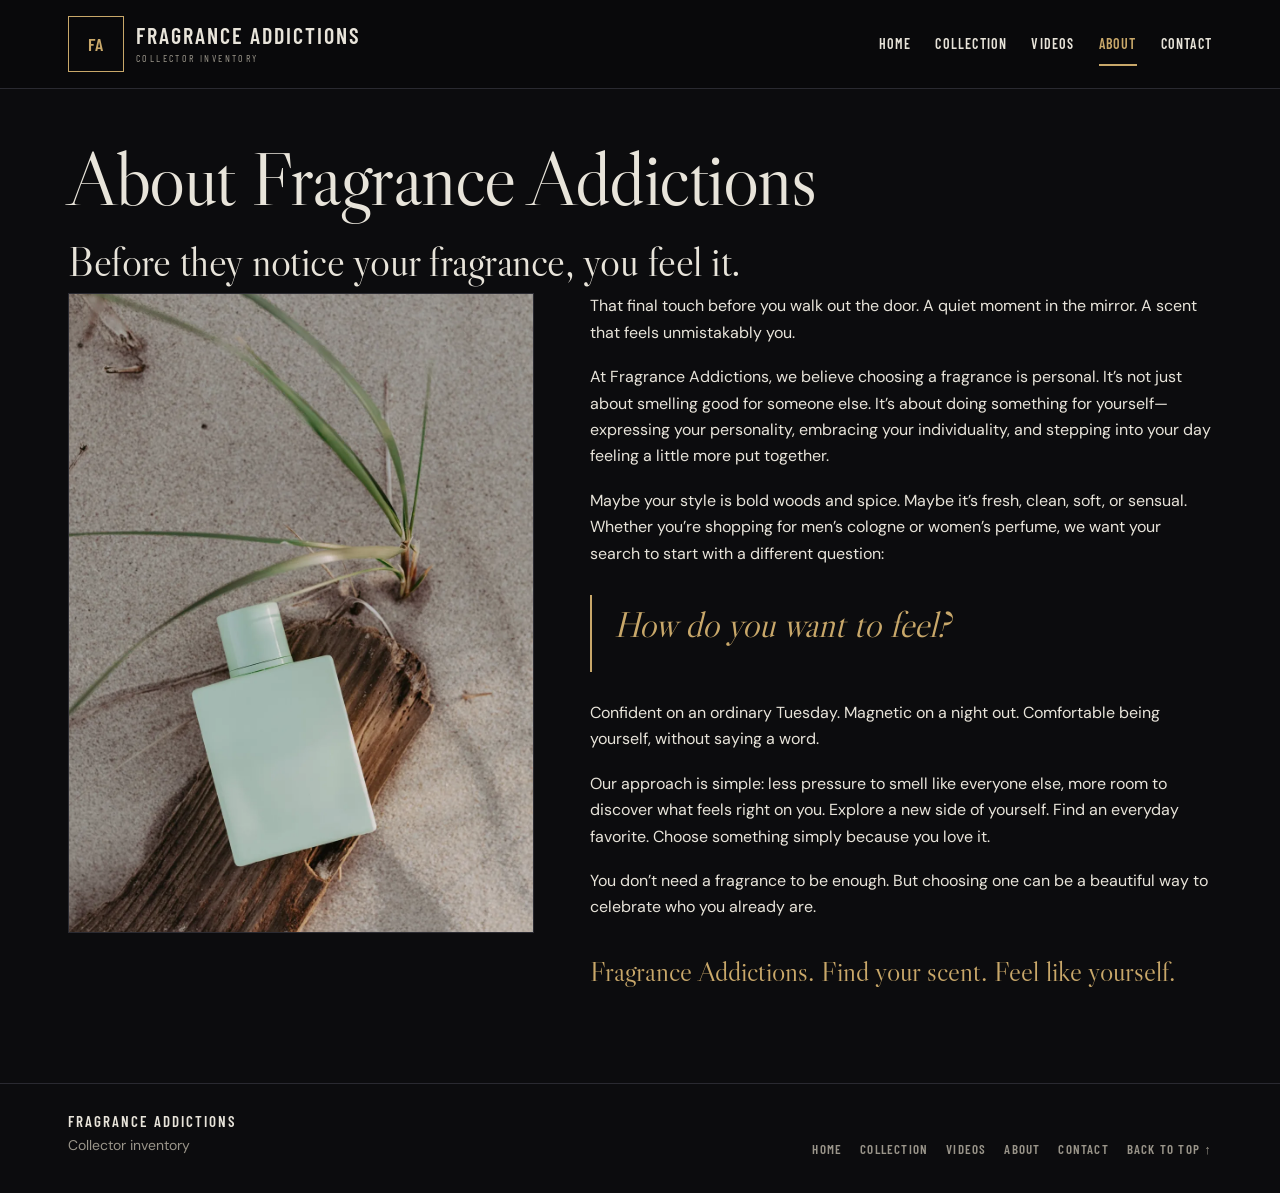
==== about.html @ 81ecefb5 "Fragrance Addictions website: home, collection, videos, about, contact" ====
<!DOCTYPE html>
<html lang="en" id="top">
<head>
  <meta charset="utf-8">
  <meta name="viewport" content="width=device-width, initial-scale=1">
  <title>About | Fragrance Addictions</title>
  <meta name="description" content="About Fragrance Addictions">
  <link rel="stylesheet" href="css/site.css">
  <script src="js/inventory.js" defer></script>
  <script src="js/site.js" defer></script>
  <style>
  .about-layout { display: grid; grid-template-columns: 1fr; gap: 28px; align-items: start; }
  .about-head { padding-bottom: 8px; }
  .about-head h1 { margin-bottom: 18px; }
  .about-head .about-lede { margin-bottom: 0; }
  .about-prose { max-width: 680px; }
  .about-lede {
    font-family: var(--serif-display);
    font-size: clamp(28px, 7vw, 42px);
    line-height: 1.15;
    letter-spacing: -0.5px;
    margin: 0 0 28px;
    color: var(--text);
  }
  .about-pull {
    margin: 28px 0;
    padding: 8px 0 8px 22px;
    border-left: 2px solid var(--gold);
  }
  .about-pull p {
    font-family: var(--serif-display);
    font-size: clamp(26px, 6vw, 36px);
    line-height: 1.2;
    font-style: italic;
    color: var(--gold);
    margin: 0;
  }
  .about-signoff {
    font-family: var(--serif-display);
    font-size: clamp(22px, 5vw, 28px);
    line-height: 1.3;
    color: var(--gold);
    margin: 32px 0 0;
  }
  .about-prose p { margin-bottom: 18px; }
  @media (min-width: 760px) {
    .about-layout { grid-template-columns: 0.9fr 1.2fr; gap: 56px; }
    .about-layout .photo-frame img { max-height: 640px; }
  }

  </style>
</head>
<body data-page="about">
  <a class="skip" href="#main">Skip to content</a>
  <header class="site-header">
    <div class="wrap header-inner">
      <a class="brand" href="index.html">
        <span class="brand-mark" aria-hidden="true">FA</span>
        <span>
          <b>FRAGRANCE ADDICTIONS</b>
          <small>COLLECTOR INVENTORY</small>
        </span>
      </a>
      <button class="menu-toggle" aria-controls="main-nav" aria-expanded="false">MENU ☰</button>
      <nav class="nav" id="main-nav" aria-label="Main navigation">
        <a href="index.html">Home</a>
        <a href="collection.html">Collection</a>
        <a href="videos.html">Videos</a>
        <a href="about.html" aria-current="page">About</a>
        <a href="contact.html">Contact</a>
      </nav>
    </div>
  </header>
  <main id="main">
    <section class="page-head about-head">
      <div class="wrap">
        <h1>About Fragrance Addictions</h1>
        <p class="about-lede">Before they notice your fragrance, you feel it.</p>
      </div>
    </section>
    <section class="section" style="padding-top:0">
      <div class="wrap about-layout">
        <div class="photo-frame">
          <img src="images/bottle-sand-driftwood.webp" alt="" width="1066" height="1600">
        </div>
        <div class="about-prose">
        <p>That final touch before you walk out the door. A quiet moment in the mirror. A scent that feels unmistakably you.</p>
        <p>At Fragrance Addictions, we believe choosing a fragrance is personal. It’s not just about smelling good for someone else. It’s about doing something for yourself—expressing your personality, embracing your individuality, and stepping into your day feeling a little more put together.</p>
        <p>Maybe your style is bold woods and spice. Maybe it’s fresh, clean, soft, or sensual. Whether you’re shopping for men’s cologne or women’s perfume, we want your search to start with a different question:</p>
          <blockquote class="about-pull">
            <p>How do you want to feel?</p>
          </blockquote>
        <p>Confident on an ordinary Tuesday. Magnetic on a night out. Comfortable being yourself, without saying a word.</p>
        <p>Our approach is simple: less pressure to smell like everyone else, more room to discover what feels right on you. Explore a new side of yourself. Find an everyday favorite. Choose something simply because you love it.</p>
        <p>You don’t need a fragrance to be enough. But choosing one can be a beautiful way to celebrate who you already are.</p>
        <p class="about-signoff">Fragrance Addictions. Find your scent. Feel like yourself.</p>
        </div>
      </div>
    </section>
  </main>
  <footer>
    <div class="wrap">
      <div class="footer-brand">
        <strong>Fragrance Addictions</strong>
        Collector inventory
      </div>
      <div class="footer-nav">
        <a href="index.html">Home</a>
        <a href="collection.html">Collection</a>
        <a href="videos.html">Videos</a>
        <a href="about.html">About</a>
        <a href="contact.html">Contact</a>
        <a href="#top">Back to top ↑</a>
      </div>
    </div>
  </footer>
</body>
</html>
---- css/site.css ----
@import url("https://fonts.googleapis.com/css2?family=Barlow+Condensed:wght@500;600;700&family=DM+Sans:ital,wght@0,400;0,500;0,600;0,700;1,400&family=Libre+Caslon+Display&family=Libre+Caslon+Text:ital,wght@0,400;0,700;1,400&display=swap");

:root {
  --bg: #0c0c0e;
  --panel: #141417;
  --panel2: #1b1b1f;
  --line: #2a2a31;
  --gold: #c9a86a;
  --gold-dim: #8a744d;
  --gold-soft: #e8d7b0;
  --text: #e8e4da;
  --muted: #9a958a;
  --red: #c05353;
  --green: #6fae7f;
  --ink-on-gold: #141417;
  --serif-display: "Libre Caslon Display", "Libre Caslon Text", Georgia, serif;
  --serif: "Libre Caslon Text", Georgia, serif;
  --sans: "DM Sans", Arial, sans-serif;
  --label: "Barlow Condensed", Arial, sans-serif;
  --header-h: 88px;
}

* { box-sizing: border-box; }
html { scroll-behavior: smooth; }
body {
  margin: 0;
  background: var(--bg);
  color: var(--text);
  font: 16px/1.65 var(--sans);
}
a { color: inherit; text-underline-offset: 5px; }
button, input { font: inherit; }
button, a { touch-action: manipulation; }
img { max-width: 100%; display: block; }
h1, h2, h3, p { margin-top: 0; }
h1, h2, h3 {
  font-family: var(--serif-display);
  font-weight: 400;
  line-height: 1.08;
}
h1 { font-size: clamp(42px, 11vw, 88px); letter-spacing: -1.5px; margin-bottom: 22px; }
h2 { font-size: clamp(30px, 6vw, 56px); letter-spacing: -0.5px; margin-bottom: 16px; }
h3 { font-size: 28px; margin-bottom: 12px; }
p { margin-bottom: 18px; }

.wrap { max-width: 1240px; margin: auto; padding-inline: 22px; }
.eyebrow {
  font: 600 12px/1.3 var(--label);
  text-transform: uppercase;
  letter-spacing: 3px;
  margin-bottom: 16px;
  color: var(--gold);
}
.muted { color: var(--muted); }
.skip {
  position: absolute;
  top: -80px;
  left: 15px;
  background: var(--gold);
  color: var(--ink-on-gold);
  z-index: 20;
  padding: 12px 16px;
  font: 600 13px var(--label);
  letter-spacing: 1px;
  text-decoration: none;
}
.skip:focus { top: 10px; }
:focus-visible { outline: 3px solid var(--gold); outline-offset: 4px; }

/* Header — Outdoor Outlaws structure, dark/gold retheme */
.site-header {
  background: #09090b;
  color: var(--text);
  border-bottom: 1px solid var(--line);
}
.header-inner {
  display: flex;
  align-items: center;
  justify-content: space-between;
  gap: 16px;
  min-height: var(--header-h);
  padding-block: 10px;
}
.brand {
  display: flex;
  align-items: center;
  gap: 12px;
  text-decoration: none;
  flex-shrink: 0;
}
.brand-mark {
  width: 48px;
  height: 48px;
  border: 1px solid var(--gold);
  display: grid;
  place-items: center;
  font: 600 16px/1 var(--label);
  letter-spacing: 1px;
  color: var(--gold);
  flex-shrink: 0;
}
.brand b {
  font: 600 18px/1 var(--label);
  letter-spacing: 2px;
  display: block;
}
.brand small {
  display: block;
  font: 10px var(--label);
  letter-spacing: 2.4px;
  margin-top: 6px;
  color: var(--muted);
}
.nav { display: flex; gap: 22px; align-items: center; }
.nav a {
  font: 600 14px var(--label);
  letter-spacing: 1.2px;
  text-transform: uppercase;
  text-decoration: none;
  padding: 12px 0;
  border-bottom: 2px solid transparent;
}
.nav a[aria-current="page"] { color: var(--gold); border-color: var(--gold); }
.nav a:hover { color: var(--gold); }
.menu-toggle {
  display: none;
  background: transparent;
  border: 1px solid var(--gold-dim);
  color: var(--text);
  padding: 9px 13px;
  font-family: var(--label);
  letter-spacing: 1px;
  cursor: pointer;
}

.button {
  display: inline-flex;
  align-items: center;
  justify-content: center;
  gap: 14px;
  padding: 14px 22px;
  background: var(--gold);
  color: var(--ink-on-gold);
  font: 600 14px var(--label);
  text-transform: uppercase;
  letter-spacing: 1.5px;
  text-decoration: none;
  border: 1px solid var(--gold);
  cursor: pointer;
  min-height: 48px;
}
.button:hover { background: var(--gold-soft); border-color: var(--gold-soft); }
.button.light { background: var(--text); border-color: var(--text); color: var(--ink-on-gold); }
.button.outline {
  background: transparent;
  border-color: var(--gold);
  color: var(--gold);
}
.button.outline:hover { background: var(--gold); color: var(--ink-on-gold); }
.actions { display: flex; gap: 12px; flex-wrap: wrap; align-items: center; }
.text-link {
  color: var(--gold);
  font: 600 14px var(--label);
  letter-spacing: 1.2px;
  text-transform: uppercase;
  text-decoration: none;
}
.text-link:hover { text-decoration: underline; }

/* Hero */
.hero {
  color: var(--text);
  background: #09090b;
  position: relative;
  overflow: hidden;
}
.hero::before {
  content: "";
  position: absolute;
  inset: 0;
  background:
    linear-gradient(90deg, #0c0c0ef5 0%, #0c0c0ee8 42%, #0c0c0e55 100%),
    url("../images/hero-bottle-dark.webp") center 40% / cover no-repeat;
  opacity: 0.95;
}
.hero .wrap {
  position: relative;
  padding-top: 48px;
  padding-bottom: 48px;
  display: grid;
  grid-template-columns: 1fr;
  gap: 28px;
  align-items: center;
}
.hero h1 em { color: var(--gold); font-style: italic; }
.hero-copy { max-width: 540px; font-size: 16px; color: #d8d3c8; }
.hero-still {
  width: 100%;
  max-height: 320px;
  object-fit: cover;
  object-position: center 72%;
  border: 1px solid var(--gold-dim);
  box-shadow: 0 24px 40px #0008;
}

.trail-strip {
  background: #16161a;
  border-block: 1px solid var(--line);
}
.trail-strip .wrap {
  display: block;
  text-align: center;
  padding-block: 14px;
  font: 600 11px/1.8 var(--label);
  text-transform: uppercase;
  letter-spacing: 2px;
  color: var(--gold-soft);
}
.trail-strip .wrap span + span { display: none; }

.section { padding-block: 48px; }
.section.dark { background: #09090b; border-block: 1px solid var(--line); }

.intro-grid {
  display: grid;
  grid-template-columns: 1fr;
  gap: 28px;
  align-items: center;
}
.photo-frame { position: relative; }
.photo-frame img {
  width: 100%;
  height: auto;
  max-height: 420px;
  object-fit: cover;
  border: 1px solid var(--line);
}
.photo-caption {
  margin-top: 10px;
  font: 600 11px var(--label);
  letter-spacing: 2px;
  text-transform: uppercase;
  color: var(--muted);
}

.stats {
  display: grid;
  grid-template-columns: repeat(2, minmax(0, 1fr));
  gap: 10px;
}
.stat {
  background: var(--panel);
  border: 1px solid var(--line);
  border-radius: 8px;
  padding: 16px 14px;
  text-align: center;
}
.stat b {
  display: block;
  font: 400 26px/1.1 var(--serif-display);
  color: var(--gold);
}
.stat span {
  display: block;
  margin-top: 6px;
  font: 600 11px var(--label);
  letter-spacing: 1.4px;
  text-transform: uppercase;
  color: var(--muted);
}

.editorial-heading { margin-bottom: 28px; }
.editorial-heading p:last-child { margin-bottom: 0; color: var(--muted); max-width: 520px; }

.brand-directory {
  display: flex;
  flex-wrap: wrap;
  border-block: 1px solid var(--line);
}
.brand-chip {
  flex: 1 1 140px;
  min-width: 140px;
  padding: 18px 16px;
  text-decoration: none;
  border-right: 1px solid var(--line);
  border-bottom: 1px solid var(--line);
  display: flex;
  flex-direction: column;
  gap: 6px;
}
.brand-chip:hover { background: var(--panel); }
.brand-chip strong {
  font: 600 16px var(--label);
  letter-spacing: 1px;
  text-transform: uppercase;
  color: var(--gold-soft);
}
.brand-chip small { font-size: 12px; color: var(--muted); }

.explore { border-top: 1px solid var(--line); }
.explore-row {
  display: grid;
  grid-template-columns: 30px 1fr 25px;
  gap: 12px;
  padding-block: 24px;
  border-bottom: 1px solid var(--line);
  text-decoration: none;
  align-items: start;
}
.explore-row .n {
  font: 600 13px var(--label);
  letter-spacing: 1px;
  color: var(--gold);
  padding-top: 10px;
}
.explore-row h3 { font-size: 28px; margin: 0; }
.explore-row p { grid-column: 2; margin: 6px 0 0; color: var(--muted); }
.explore-row .arrow { color: var(--gold); padding-top: 10px; justify-self: end; }
.explore-row:hover h3 { color: var(--gold); }

.callout { display: grid; gap: 24px; }
.callout h2 { margin-bottom: 12px; }
.callout p { color: var(--muted); max-width: 560px; }

footer {
  border-top: 1px solid var(--line);
  padding-block: 28px 36px;
  color: var(--muted);
  font-size: 14px;
}
footer .wrap {
  display: grid;
  gap: 20px;
}
.footer-brand strong {
  display: block;
  font: 600 15px var(--label);
  letter-spacing: 2px;
  text-transform: uppercase;
  color: var(--text);
  margin-bottom: 4px;
}
.footer-nav {
  display: flex;
  flex-wrap: wrap;
  gap: 8px 18px;
}
footer a {
  font: 600 13px var(--label);
  letter-spacing: 1.2px;
  text-transform: uppercase;
  text-decoration: none;
}
footer a:hover { color: var(--gold); }

/* Collection filters + list */
.page-head { padding: 36px 0 10px; }
.page-head h1 { font-size: clamp(40px, 10vw, 76px); margin-bottom: 12px; }
.collection-hero-still {
  width: 100%;
  max-height: 220px;
  object-fit: cover;
  object-position: center 45%;
  border: 1px solid var(--line);
  margin-top: 8px;
}

.filters {
  display: flex;
  gap: 8px;
  padding: 14px 0 12px;
  overflow-x: auto;
  position: sticky;
  top: 0;
  background: var(--bg);
  z-index: 5;
  border-bottom: 1px solid var(--line);
}
.chip {
  flex: 1;
  min-width: 72px;
  background: var(--panel);
  border: 1px solid var(--line);
  color: var(--muted);
  padding: 9px 4px;
  border-radius: 20px;
  font: 600 12px var(--label);
  letter-spacing: 1px;
  text-transform: uppercase;
  cursor: pointer;
  text-align: center;
  white-space: nowrap;
}
.chip.active {
  background: var(--gold);
  color: var(--ink-on-gold);
  border-color: var(--gold);
}
#result-count {
  font: 600 11px var(--label);
  letter-spacing: 1.4px;
  text-transform: uppercase;
  color: var(--muted);
  padding: 8px 0 0;
}

#list, .filters, #result-count, .tap-hint { max-width: 740px; }
.brand-group { margin: 28px 0 0; }
.brand-group h2 {
  font-size: 14px;
  font-family: var(--label);
  letter-spacing: 3px;
  color: var(--gold);
  text-transform: uppercase;
  border-bottom: 1px solid var(--line);
  padding-bottom: 6px;
  font-weight: 600;
  margin-bottom: 0;
}
.brand-video { margin-top: 12px; max-width: 420px; }
.item {
  display: flex;
  align-items: center;
  justify-content: space-between;
  gap: 8px;
  background: var(--panel);
  border: 1px solid var(--line);
  border-radius: 10px;
  padding: 12px;
  margin-top: 8px;
  cursor: pointer;
}
.item:hover, .item:focus { background: var(--panel2); }
.item .left { flex: 1; min-width: 0; }
.item .name { font-size: 15px; }
.item .tags { margin-top: 4px; display: flex; gap: 6px; flex-wrap: wrap; }
.tag {
  font: 600 9px var(--label);
  letter-spacing: 1px;
  text-transform: uppercase;
  padding: 2px 7px;
  border-radius: 10px;
  border: 1px solid;
}
.tag.sold { color: var(--red); border-color: var(--red); }
.tag.recv { color: var(--green); border-color: var(--green); }
.tag.note { color: var(--gold); border-color: var(--gold-dim); }
.tag.demo { color: var(--gold-soft); border-color: var(--gold); }
.item .right { text-align: right; flex-shrink: 0; }
.qty { font-size: 17px; color: var(--gold); }
.qty small { font-size: 11px; color: var(--muted); }
.msrp { font-size: 12px; color: var(--muted); margin-top: 2px; }
.item.oos { opacity: 0.45; }
.oos-banner {
  font: 600 9px var(--label);
  color: var(--red);
  letter-spacing: 1px;
  text-transform: uppercase;
  margin-top: 2px;
}
.empty-filter { color: var(--muted); padding: 24px 0; }
.tap-hint {
  text-align: center;
  color: var(--muted);
  font-size: 13px;
  letter-spacing: 0.5px;
  margin: 36px 0 0;
}

/* Modal */
.overlay {
  display: none;
  position: fixed;
  inset: 0;
  background: rgba(0, 0, 0, 0.78);
  z-index: 50;
  align-items: center;
  justify-content: center;
  padding: 20px;
}
.overlay.open { display: flex; }
.card {
  background: var(--panel2);
  border: 1px solid var(--gold-dim);
  border-radius: 14px;
  max-width: 360px;
  width: 100%;
  max-height: 90vh;
  overflow-y: auto;
  padding: 18px;
  position: relative;
}
.close {
  position: absolute;
  top: 10px;
  right: 12px;
  width: 36px;
  height: 36px;
  border: none;
  border-radius: 50%;
  background: rgba(12, 12, 14, 0.78);
  color: var(--text);
  font-size: 24px;
  cursor: pointer;
  line-height: 1;
  z-index: 2;
}
.imgbox {
  border: 1px solid var(--gold-dim);
  border-radius: 10px;
  overflow: hidden;
  margin-bottom: 14px;
  background: #0a0a0c;
}
.imgbox img {
  width: 100%;
  height: 180px;
  object-fit: cover;
  object-position: center;
}
.mbrand {
  font: 600 11px var(--label);
  letter-spacing: 3px;
  color: var(--gold);
  text-transform: uppercase;
}
.mname { font-family: var(--serif-display); font-size: 21px; margin: 4px 0 12px; }
.row {
  display: flex;
  justify-content: space-between;
  gap: 12px;
  padding: 9px 0;
  border-bottom: 1px solid var(--line);
  font-size: 14px;
}
.row span:first-child { color: var(--muted); }
#mVideo { margin: 14px 0 4px; }
#mVideo[hidden], .row[hidden] { display: none !important; }

.player {
  position: relative;
  width: 100%;
  padding-bottom: 56.25%;
  background: #000;
  border-radius: 8px;
  overflow: hidden;
  border: 1px solid var(--line);
}
.player.is-short {
  padding-bottom: 177.78%;
  max-width: 260px;
  margin-inline: auto;
}
.player iframe {
  position: absolute;
  inset: 0;
  width: 100%;
  height: 100%;
  border: 0;
}


/* Featured video slots */
.featured-section { padding-top: 48px; }
.featured-grid {
  display: grid;
  gap: 16px;
  grid-template-columns: 1fr;
}
.featured-card {
  background: var(--panel);
  border: 1px solid var(--line);
  border-radius: 12px;
  padding: 20px 18px 22px;
}
.featured-card.is-placeholder {
  border-style: dashed;
  border-color: var(--gold-dim);
}
.featured-card .eyebrow { margin-bottom: 8px; }
.featured-card h3 {
  font-family: var(--serif-display);
  font-size: clamp(22px, 4.5vw, 28px);
  margin: 0 0 10px;
}
.featured-caption { margin: 0 0 14px; }
.featured-card .player { margin-top: 8px; }
.featured-placeholder {
  display: flex;
  flex-direction: column;
  align-items: flex-start;
  justify-content: center;
  min-height: 150px;
}
.play-mark {
  width: 44px;
  height: 44px;
  border: 1px solid var(--gold-dim);
  border-radius: 50%;
  display: grid;
  place-items: center;
  color: var(--gold);
  margin-bottom: 14px;
  font-size: 13px;
  letter-spacing: 0;
}

/* Videos page */
.video-empty, .placeholder-block, .video-card {
  background: var(--panel);
  border: 1px solid var(--line);
  border-radius: 12px;
  padding: 28px 22px;
}
.placeholder-block {
  border-style: dashed;
  border-color: var(--gold-dim);
}
.placeholder-block .eyebrow,
.video-empty .eyebrow { margin-bottom: 10px; }
.placeholder-note {
  display: inline-block;
  font: 600 10px var(--label);
  letter-spacing: 1.5px;
  text-transform: uppercase;
  color: var(--ink-on-gold);
  background: var(--gold);
  padding: 3px 8px;
  border-radius: 999px;
  margin-bottom: 12px;
}
#video-list { display: grid; gap: 22px; }
.video-card h2 { font-size: clamp(26px, 5vw, 36px); }

/* About / contact */
.prose { max-width: 680px; }
.prose + .prose, .placeholder-block + .placeholder-block { margin-top: 22px; }

@media (min-width: 760px) {
  .wrap { padding-inline: 48px; }
  .brand b { font-size: 22px; }
  .brand-mark { width: 56px; height: 56px; font-size: 18px; }
  .hero .wrap {
    grid-template-columns: 1.25fr 0.75fr;
    padding-top: 64px;
    padding-bottom: 64px;
    gap: 48px;
  }
  .hero::before {
    background:
      linear-gradient(90deg, #0c0c0ef5 0%, #0c0c0ee8 42%, #0c0c0e40 100%),
      url("../images/hero-bottle-dark.webp") center 40% / cover no-repeat;
  }
  .hero-still { max-height: 420px; }
  .hero-copy { font-size: 17px; }
  .trail-strip .wrap {
    display: flex;
    justify-content: space-between;
    gap: 20px;
    text-align: left;
    font-size: 13px;
    padding-block: 15px;
  }
  .trail-strip .wrap span + span { display: inline; }
  .section { padding-block: 76px; }
  .intro-grid { grid-template-columns: 1fr 1.05fr; gap: 48px; }
  .photo-frame img { max-height: 520px; }
  .stats { grid-template-columns: repeat(4, minmax(0, 1fr)); gap: 14px; }
  .stat b { font-size: 32px; }
  .explore-row {
    grid-template-columns: 50px 1fr 2fr 30px;
    gap: 20px;
    align-items: center;
    padding-block: 28px;
  }
  .explore-row h3 { font-size: 32px; }
  .explore-row p { grid-column: auto; margin: 0; }
  .callout {
    grid-template-columns: 1fr auto;
    align-items: center;
    gap: 40px;
  }
  footer .wrap {
    display: flex;
    justify-content: space-between;
    align-items: end;
    gap: 24px;
  }
  .collection-hero-still { max-height: 320px; }
  .page-head { padding-top: 48px; }
  .card { max-width: 400px; }
  #video-list { grid-template-columns: 1fr 1fr; }
  .featured-grid { grid-template-columns: 1fr 1fr; gap: 22px; }
  .featured-section { padding-top: 76px; }
}

@media (min-width: 1000px) {
  .nav { gap: 24px; }
}

@media (max-width: 759px) {
  .header-inner { flex-wrap: wrap; min-height: 72px; gap: 10px; }
  .menu-toggle { display: block; }
  .nav {
    width: 100%;
    display: flex;
    justify-content: center;
    gap: 14px;
    flex-wrap: wrap;
    padding-block: 8px;
  }
  .js .nav:not(.is-open) { display: none; }
  .nav a { font-size: 13px; }
  .actions .button { /* keep side by side if possible, stack on very narrow */ }
}

@media (max-width: 430px) {
  .brand { gap: 8px; }
  .brand-mark { width: 40px; height: 40px; font-size: 13px; }
  .brand b { font-size: 15px; letter-spacing: 1px; }
  .brand small { font-size: 8px; letter-spacing: 1.2px; }
  .menu-toggle { padding: 9px; font-size: 13px; }
  .hero h1 { font-size: 42px; letter-spacing: -1px; }
  .actions { flex-direction: column; align-items: stretch; }
  .actions .button { width: 100%; }
}

@media (prefers-reduced-motion: reduce) {
  html { scroll-behavior: auto; }
  * { transition: none !important; animation: none !important; }
}
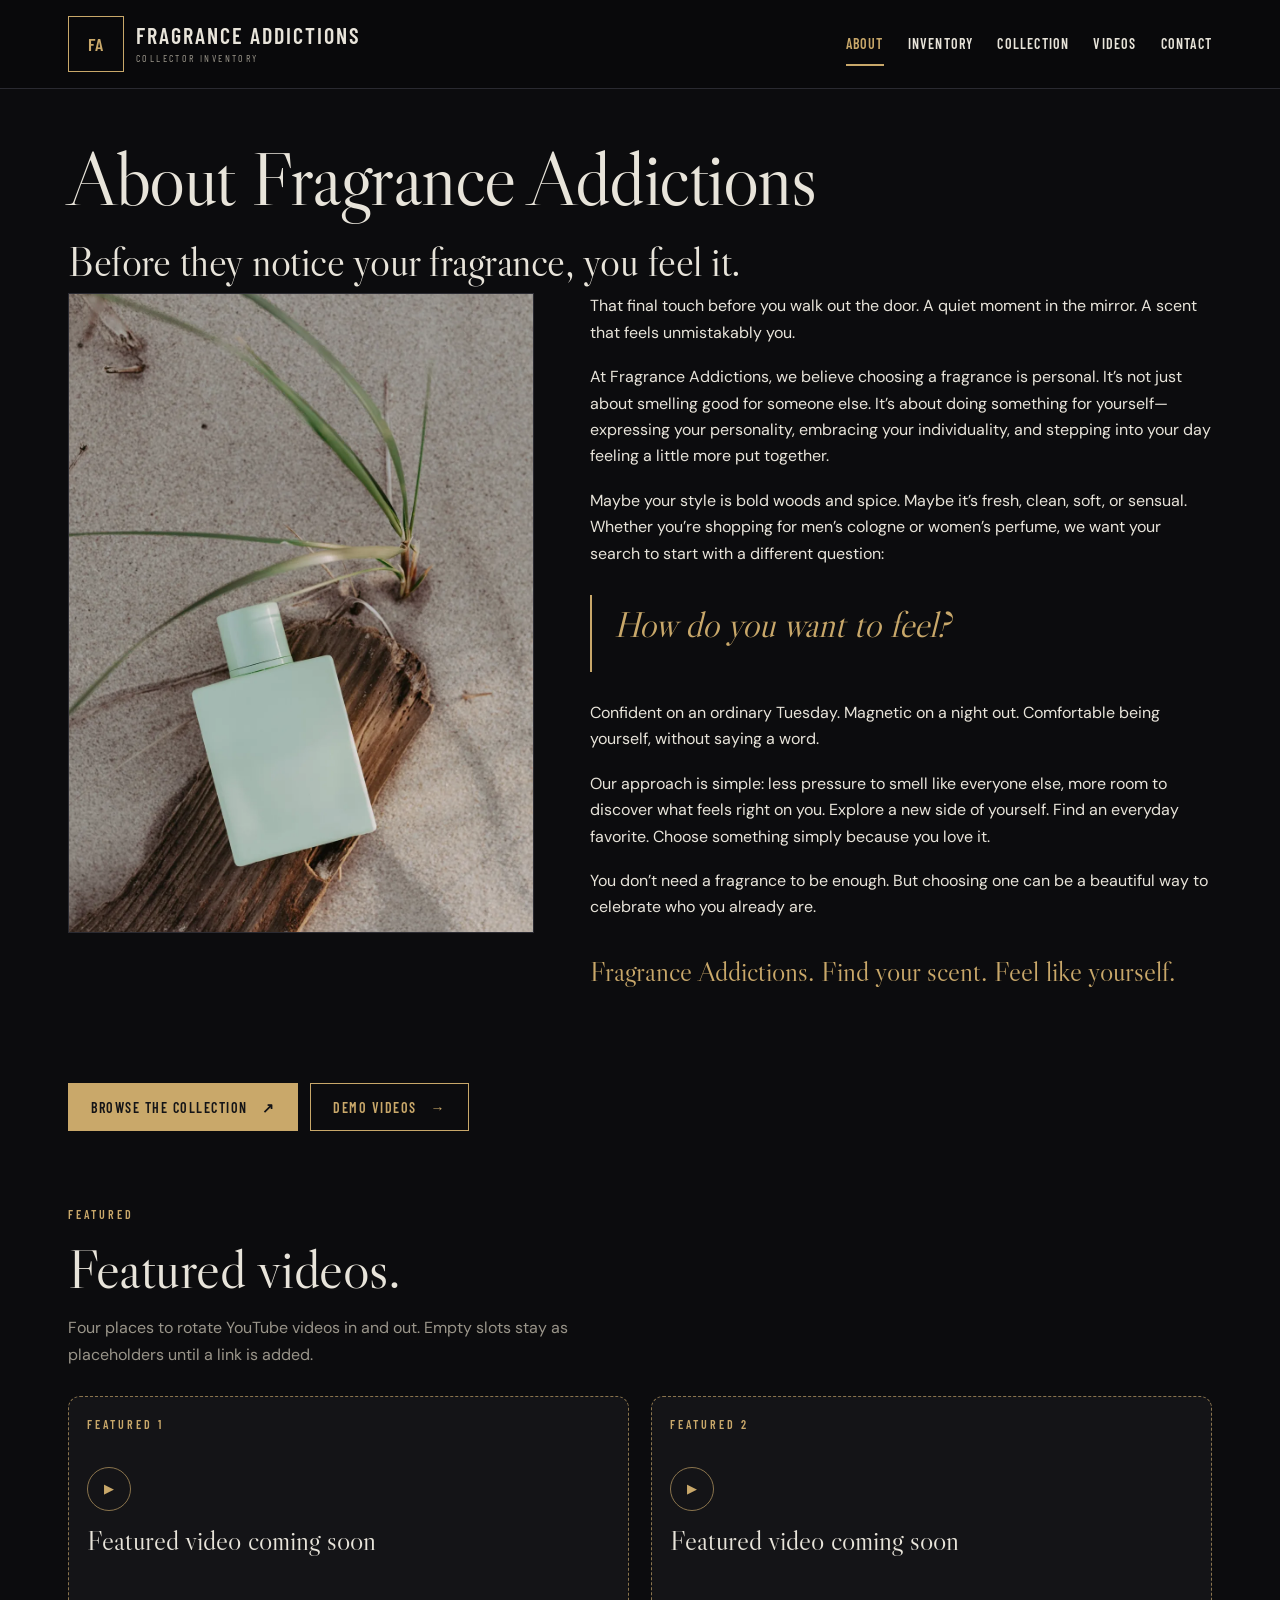
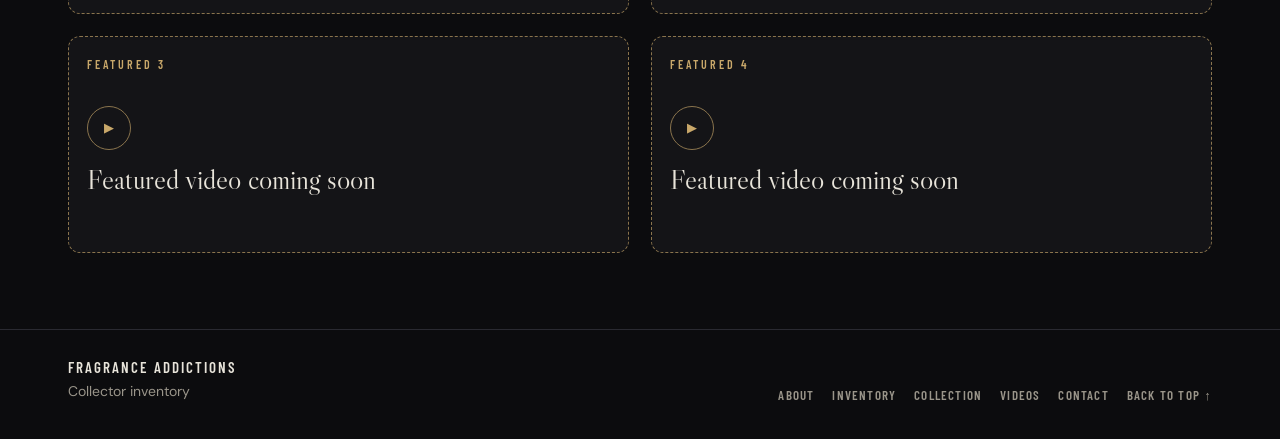
==== commit 1aa9d023: "Make About the homepage; move overview to inventory.html" ====
--- a/about.html
+++ b/about.html
@@ -1,118 +1,14 @@
 <!DOCTYPE html>
-<html lang="en" id="top">
+<html lang="en">
 <head>
   <meta charset="utf-8">
   <meta name="viewport" content="width=device-width, initial-scale=1">
+  <meta http-equiv="refresh" content="0; url=index.html">
+  <link rel="canonical" href="index.html">
   <title>About | Fragrance Addictions</title>
-  <meta name="description" content="About Fragrance Addictions">
-  <link rel="stylesheet" href="css/site.css">
-  <script src="js/inventory.js" defer></script>
-  <script src="js/site.js" defer></script>
-  <style>
-  .about-layout { display: grid; grid-template-columns: 1fr; gap: 28px; align-items: start; }
-  .about-head { padding-bottom: 8px; }
-  .about-head h1 { margin-bottom: 18px; }
-  .about-head .about-lede { margin-bottom: 0; }
-  .about-prose { max-width: 680px; }
-  .about-lede {
-    font-family: var(--serif-display);
-    font-size: clamp(28px, 7vw, 42px);
-    line-height: 1.15;
-    letter-spacing: -0.5px;
-    margin: 0 0 28px;
-    color: var(--text);
-  }
-  .about-pull {
-    margin: 28px 0;
-    padding: 8px 0 8px 22px;
-    border-left: 2px solid var(--gold);
-  }
-  .about-pull p {
-    font-family: var(--serif-display);
-    font-size: clamp(26px, 6vw, 36px);
-    line-height: 1.2;
-    font-style: italic;
-    color: var(--gold);
-    margin: 0;
-  }
-  .about-signoff {
-    font-family: var(--serif-display);
-    font-size: clamp(22px, 5vw, 28px);
-    line-height: 1.3;
-    color: var(--gold);
-    margin: 32px 0 0;
-  }
-  .about-prose p { margin-bottom: 18px; }
-  @media (min-width: 760px) {
-    .about-layout { grid-template-columns: 0.9fr 1.2fr; gap: 56px; }
-    .about-layout .photo-frame img { max-height: 640px; }
-  }
-
-  </style>
+  <script>location.replace("index.html");</script>
 </head>
-<body data-page="about">
-  <a class="skip" href="#main">Skip to content</a>
-  <header class="site-header">
-    <div class="wrap header-inner">
-      <a class="brand" href="index.html">
-        <span class="brand-mark" aria-hidden="true">FA</span>
-        <span>
-          <b>FRAGRANCE ADDICTIONS</b>
-          <small>COLLECTOR INVENTORY</small>
-        </span>
-      </a>
-      <button class="menu-toggle" aria-controls="main-nav" aria-expanded="false">MENU ☰</button>
-      <nav class="nav" id="main-nav" aria-label="Main navigation">
-        <a href="index.html">Home</a>
-        <a href="collection.html">Collection</a>
-        <a href="videos.html">Videos</a>
-        <a href="about.html" aria-current="page">About</a>
-        <a href="contact.html">Contact</a>
-      </nav>
-    </div>
-  </header>
-  <main id="main">
-    <section class="page-head about-head">
-      <div class="wrap">
-        <h1>About Fragrance Addictions</h1>
-        <p class="about-lede">Before they notice your fragrance, you feel it.</p>
-      </div>
-    </section>
-    <section class="section" style="padding-top:0">
-      <div class="wrap about-layout">
-        <div class="photo-frame">
-          <img src="images/bottle-sand-driftwood.webp" alt="" width="1066" height="1600">
-        </div>
-        <div class="about-prose">
-        <p>That final touch before you walk out the door. A quiet moment in the mirror. A scent that feels unmistakably you.</p>
-        <p>At Fragrance Addictions, we believe choosing a fragrance is personal. It’s not just about smelling good for someone else. It’s about doing something for yourself—expressing your personality, embracing your individuality, and stepping into your day feeling a little more put together.</p>
-        <p>Maybe your style is bold woods and spice. Maybe it’s fresh, clean, soft, or sensual. Whether you’re shopping for men’s cologne or women’s perfume, we want your search to start with a different question:</p>
-          <blockquote class="about-pull">
-            <p>How do you want to feel?</p>
-          </blockquote>
-        <p>Confident on an ordinary Tuesday. Magnetic on a night out. Comfortable being yourself, without saying a word.</p>
-        <p>Our approach is simple: less pressure to smell like everyone else, more room to discover what feels right on you. Explore a new side of yourself. Find an everyday favorite. Choose something simply because you love it.</p>
-        <p>You don’t need a fragrance to be enough. But choosing one can be a beautiful way to celebrate who you already are.</p>
-        <p class="about-signoff">Fragrance Addictions. Find your scent. Feel like yourself.</p>
-        </div>
-      </div>
-    </section>
-  </main>
-  <footer>
-    <div class="wrap">
-      <div class="footer-brand">
-        <strong>Fragrance Addictions</strong>
-        Collector inventory
-      </div>
-      <div class="footer-nav">
-        <a href="index.html">Home</a>
-        <a href="collection.html">Collection</a>
-        <a href="videos.html">Videos</a>
-        <a href="about.html">About</a>
-        <a href="contact.html">Contact</a>
-        <a href="#top">Back to top ↑</a>
-      </div>
-    </div>
-  </footer>
+<body>
+  <p><a href="index.html">About</a></p>
 </body>
 </html>
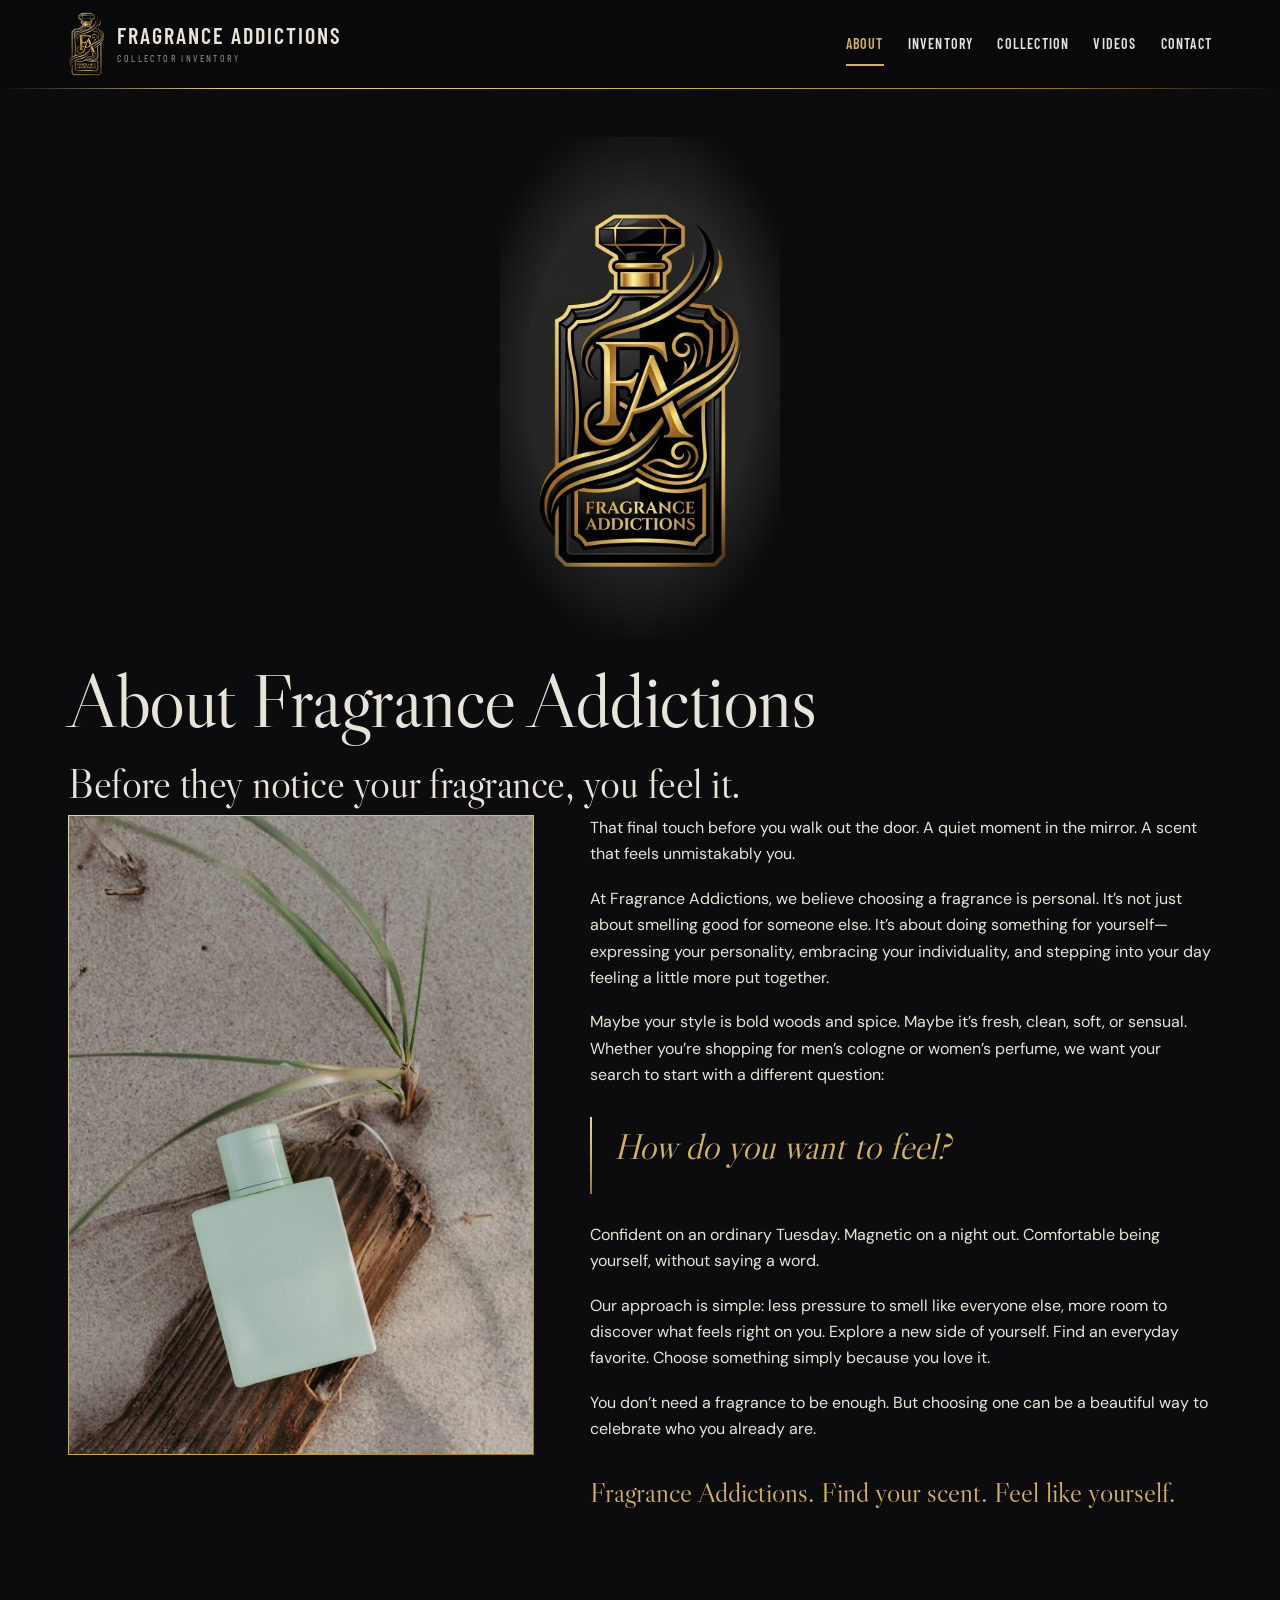
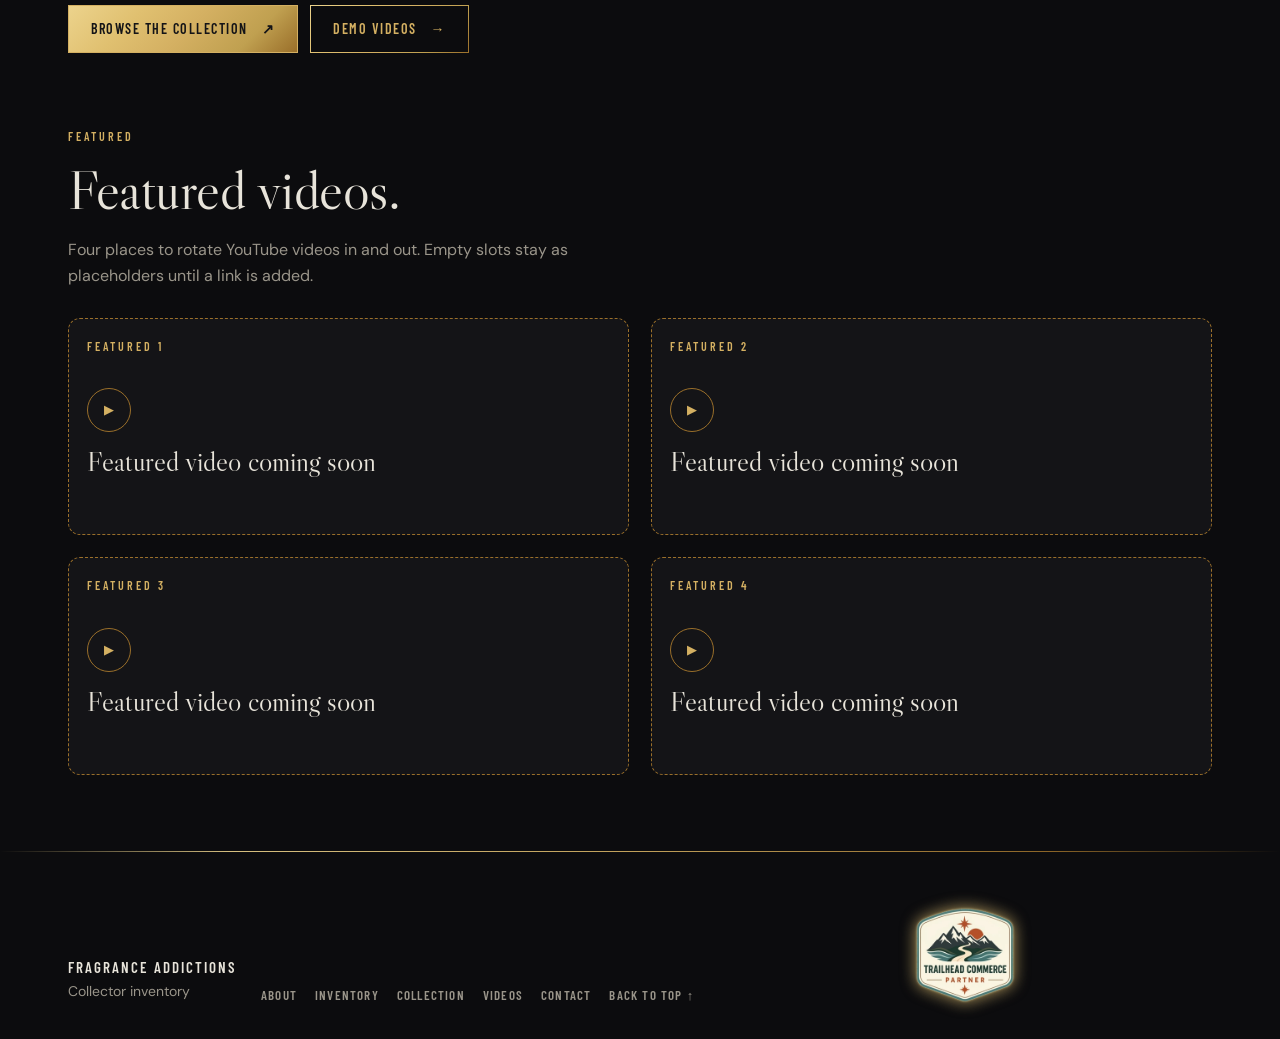
==== commit 4394663f: "Add Fragrance Addictions logo" ====
--- a/about.html
+++ b/about.html
@@ -6,6 +6,9 @@
   <meta http-equiv="refresh" content="0; url=index.html">
   <link rel="canonical" href="index.html">
   <title>About | Fragrance Addictions</title>
+  <link rel="icon" href="images/favicon.ico" sizes="any">
+  <link rel="icon" type="image/png" href="images/favicon.png">
+  <link rel="apple-touch-icon" href="images/apple-touch-icon.png">
   <script>location.replace("index.html");</script>
 </head>
 <body>
